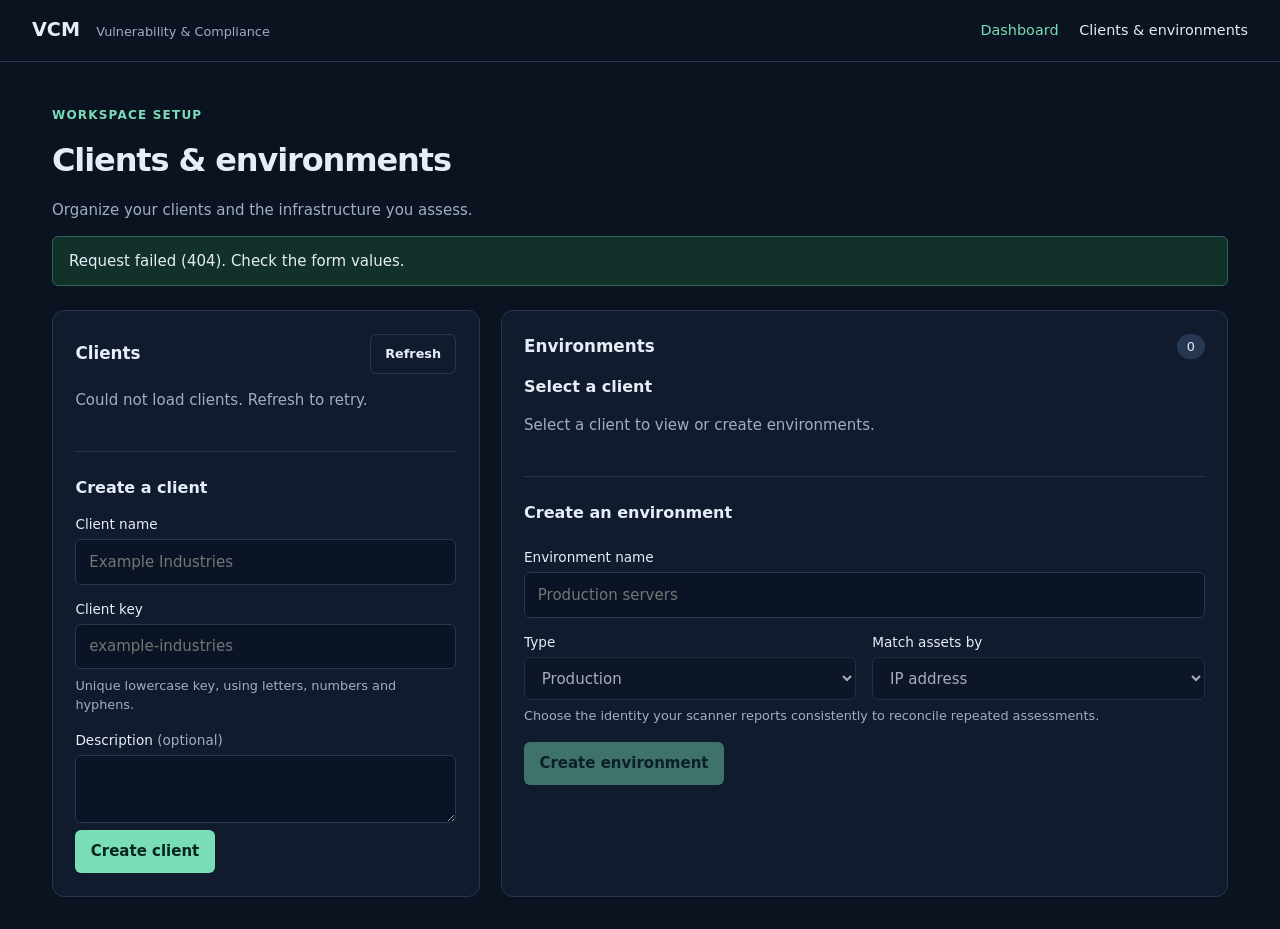
==== frontend/clients.html @ 22ac0e64 "feat(portal): create clients and environments from the browser Aggiunge creazione e selezione di cli" ====
<!doctype html>
<html lang="en">
<head>
  <meta charset="utf-8">
  <meta name="viewport" content="width=device-width, initial-scale=1">
  <title>Clients & environments — VCM</title>
  <link rel="stylesheet" href="portal.css">
  <script src="clients.js" defer></script>
</head>
<body>
  <header>
    <a class="brand" href="/">VCM <span>Vulnerability & Compliance</span></a>
    <nav aria-label="Main navigation"><a href="/">Dashboard</a><a href="clients.html" aria-current="page">Clients & environments</a></nav>
  </header>
  <main>
    <div class="page-heading"><p class="eyebrow">Workspace setup</p><h1>Clients & environments</h1><p>Organize your clients and the infrastructure you assess.</p></div>
    <p id="notice" class="notice" role="status" aria-live="polite" hidden></p>
    <div class="workspace">
      <section class="panel" aria-labelledby="clients-heading">
        <div class="panel-heading"><h2 id="clients-heading">Clients</h2><button id="refresh" type="button" class="secondary">Refresh</button></div>
        <p id="client-list-status" class="muted" role="status">Loading clients…</p>
        <div id="client-list" class="client-list" aria-label="Select a client"></div>
        <form id="client-form">
          <h3>Create a client</h3>
          <label for="client-name">Client name</label>
          <input id="client-name" name="name" required maxlength="200" placeholder="Example Industries">
          <label for="client-slug">Client key</label>
          <input id="client-slug" name="slug" required maxlength="100" pattern="[a-z0-9]+(-[a-z0-9]+)*" placeholder="example-industries" aria-describedby="slug-help">
          <p id="slug-help" class="hint">Unique lowercase key, using letters, numbers and hyphens.</p>
          <label for="client-description">Description <span class="muted">(optional)</span></label>
          <textarea id="client-description" name="description" rows="2" maxlength="2000"></textarea>
          <p id="client-error" class="error" role="alert" hidden></p>
          <button type="submit">Create client</button>
        </form>
      </section>
      <section class="panel" aria-labelledby="environments-heading">
        <div class="panel-heading"><h2 id="environments-heading">Environments</h2><span id="environment-count" class="badge">0</span></div>
        <h3 id="selected-name">Select a client</h3>
        <p id="selected-description" class="muted"></p>
        <p id="environment-status" role="status" class="muted">Select a client to view or create environments.</p>
        <div class="table-scroll"><table id="environment-table" hidden><thead><tr><th>Name</th><th>Type</th><th>Asset matching</th></tr></thead><tbody id="environment-list"></tbody></table></div>
        <form id="environment-form">
          <h3>Create an environment</h3>
          <fieldset id="environment-fields" disabled>
            <label for="environment-name">Environment name</label>
            <input id="environment-name" name="name" required maxlength="200" placeholder="Production servers">
            <div class="field-row">
              <div><label for="environment-kind">Type</label><select id="environment-kind" name="kind"><option value="production">Production</option><option value="dmz">DMZ</option><option value="active_directory">Active Directory</option><option value="staging">Staging</option><option value="cloud">Cloud</option><option value="ot">Operational technology</option><option value="other">Other</option></select></div>
              <div><label for="environment-match">Match assets by</label><select id="environment-match" name="match_key"><option value="ip">IP address</option><option value="fqdn">FQDN</option><option value="netbios">NetBIOS name</option></select></div>
            </div>
            <p class="hint">Choose the identity your scanner reports consistently to reconcile repeated assessments.</p>
            <button type="submit">Create environment</button>
          </fieldset>
          <p id="environment-error" class="error" role="alert" hidden></p>
        </form>
      </section>
    </div>
  </main>
</body>
</html>
---- frontend/portal.css ----
:root{color-scheme:dark;--bg:#0b1220;--panel:#111b2e;--border:#293650;--text:#e7edf7;--muted:#a0aec4;--accent:#79ddb8}
*{box-sizing:border-box}
body{margin:0;background:var(--bg);color:var(--text);font:15px/1.5 system-ui,sans-serif}
header{display:flex;justify-content:space-between;align-items:center;gap:1rem;padding:1rem 2rem;border-bottom:1px solid var(--border);flex-wrap:wrap}
a{color:var(--accent);text-decoration:none}a:hover{text-decoration:underline}
.brand{font-weight:800;color:var(--text);font-size:1.2rem}.brand span{font-size:.8rem;font-weight:400;color:var(--muted);margin-left:.6rem}
nav{display:flex;gap:1.3rem;font-size:.9rem}nav [aria-current]{color:var(--text)}
main{max-width:1240px;margin:auto;padding:2rem}
h1{font-size:2rem;letter-spacing:-.035em;margin:.1rem 0}.page-heading>p{color:var(--muted)}
.eyebrow{text-transform:uppercase;letter-spacing:.1em;font-size:.75rem;font-weight:700;color:var(--accent)!important}
.workspace{display:grid;grid-template-columns:minmax(270px,1fr) minmax(350px,1.7fr);gap:1.3rem;margin-top:1.5rem}
.panel{background:var(--panel);border:1px solid var(--border);border-radius:12px;padding:1.4rem;min-width:0}
.panel-heading{display:flex;align-items:center;justify-content:space-between;gap:1rem}h2{font-size:1.05rem;margin:0}h3{font-size:1rem;margin:1rem 0 .5rem}
.muted,.hint{color:var(--muted)}.hint{font-size:.8rem;margin:.4rem 0 1rem}
form{border-top:1px solid var(--border);margin-top:1.5rem;padding-top:.5rem}
label{display:block;font-size:.85rem;margin-top:.9rem;margin-bottom:.3rem}
input,select,textarea{width:100%;font:inherit;padding:.65rem .8rem;border:1px solid var(--border);background:#0b1424;color:var(--text);border-radius:6px}
textarea{resize:vertical}button{font:inherit;border:1px solid transparent;border-radius:6px;padding:.6rem .9rem;background:var(--accent);color:#08251e;cursor:pointer;font-weight:600}
button:hover{filter:brightness(1.08)}button:disabled{opacity:.45;cursor:default}button.secondary{background:transparent;border-color:var(--border);color:var(--text);font-size:.8rem}
:focus-visible{outline:2px solid var(--accent);outline-offset:3px}fieldset{border:0;padding:0;margin:0;min-width:0}
.field-row{display:grid;grid-template-columns:1fr 1fr;gap:1rem}
.client-list{display:grid;gap:.4rem;max-height:360px;overflow:auto;margin-top:.8rem}
.client-choice{display:block;text-align:left;background:transparent;color:var(--text);border:1px solid var(--border);width:100%;overflow-wrap:anywhere}.client-choice[aria-pressed=true]{border-color:var(--accent);background:#16302f}
.client-choice small{display:block;color:var(--muted);font-weight:400}
.notice{padding:.8rem 1rem;border:1px solid #2e6658;background:#12312b;border-radius:6px;overflow-wrap:anywhere}.error{color:#ffb2b2;overflow-wrap:anywhere}
.table-scroll{overflow:auto}table{width:100%;border-collapse:collapse;font-size:.9rem}th,td{text-align:left;border-bottom:1px solid var(--border);padding:.7rem .5rem;overflow-wrap:anywhere}th{color:var(--muted);font-size:.8rem}
.badge{font-size:.8rem;padding:.2rem .6rem;background:#263751;border-radius:99px}
[hidden]{display:none!important}
@media(max-width:750px){header,main{padding:1rem}.workspace{grid-template-columns:1fr}.field-row{grid-template-columns:1fr}.brand span{display:none}h1{font-size:1.6rem}}
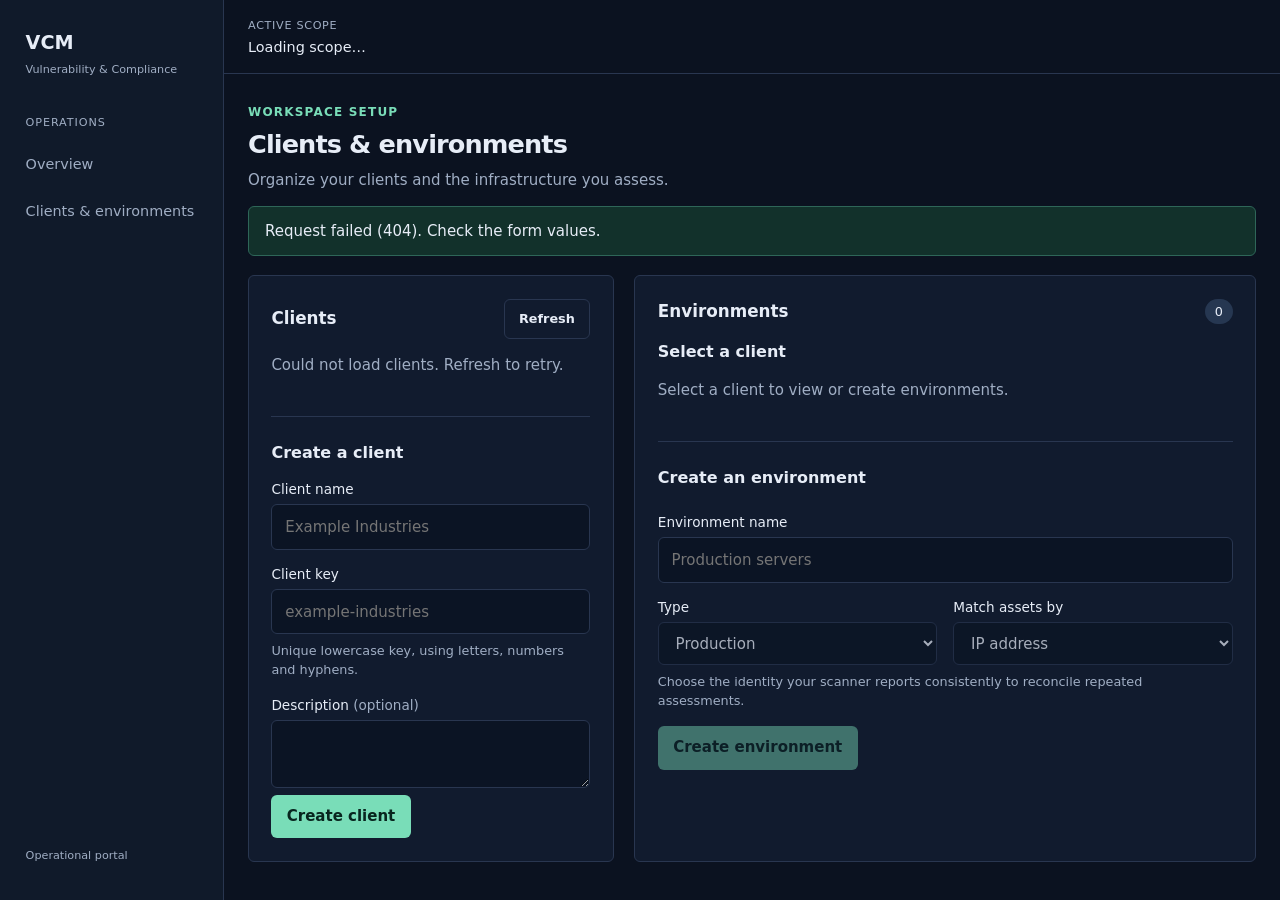
==== commit c4346e0d: "feat(portal): add shared sidebar and environment context Introduce shell condivisa sulle pagine oper" ====
--- a/frontend/clients.html
+++ b/frontend/clients.html
@@ -5,13 +5,11 @@
   <meta name="viewport" content="width=device-width, initial-scale=1">
   <title>Clients & environments — VCM</title>
   <link rel="stylesheet" href="portal.css">
+  <script src="shell.js" defer></script>
   <script src="clients.js" defer></script>
 </head>
 <body>
-  <header>
-    <a class="brand" href="/">VCM <span>Vulnerability & Compliance</span></a>
-    <nav aria-label="Main navigation"><a href="/">Dashboard</a><a href="clients.html" aria-current="page">Clients & environments</a></nav>
-  </header>
+
   <main>
     <div class="page-heading"><p class="eyebrow">Workspace setup</p><h1>Clients & environments</h1><p>Organize your clients and the infrastructure you assess.</p></div>
     <p id="notice" class="notice" role="status" aria-live="polite" hidden></p>
--- a/frontend/portal.css
+++ b/frontend/portal.css
@@ -27,3 +27,19 @@
 .badge{font-size:.8rem;padding:.2rem .6rem;background:#263751;border-radius:99px}
 [hidden]{display:none!important}
 @media(max-width:750px){header,main{padding:1rem}.workspace{grid-template-columns:1fr}.field-row{grid-template-columns:1fr}.brand span{display:none}h1{font-size:1.6rem}}
+/* Shared shell: context stays outside the collapsible navigation. */
+body{padding-left:224px}
+#app-sidebar{position:fixed;inset:0 auto 0 0;width:224px;background:#101a2a;border-right:1px solid var(--border);padding:1.5rem 1rem;display:flex;flex-direction:column;z-index:10}
+#app-sidebar .brand{display:block;padding:.3rem .6rem}#app-sidebar .brand span{display:block;margin:.25rem 0 0;font-size:.7rem}
+.nav-section,.sidebar-footer{font-size:.7rem;color:var(--muted);padding:0 .6rem}.nav-section{text-transform:uppercase;letter-spacing:.08em;margin-top:2rem}.sidebar-footer{margin-top:auto}
+#app-sidebar nav{display:grid;gap:.3rem}#app-sidebar nav a{padding:.65rem .6rem;border-radius:5px;color:var(--muted)}#app-sidebar nav a[aria-current]{background:#203247;color:var(--text);box-shadow:inset 3px 0 var(--accent)}
+.app-topbar{padding:.8rem 1.5rem;background:var(--bg);min-height:68px;justify-content:flex-start}.scope-label{font-size:.7rem;color:var(--muted);text-transform:uppercase;letter-spacing:.06em}#scope-summary{margin:.1rem 0;overflow-wrap:anywhere;font-size:.9rem}
+#menu-toggle{display:none}.skip-link{position:fixed;top:-100px;left:1rem;z-index:20;background:var(--panel);padding:.7rem}.skip-link:focus{top:1rem}
+main{padding:1.5rem;max-width:1500px}h1{font-size:1.6rem}.panel,.card{border-radius:6px}.page-heading>p{margin:.3rem 0}.workspace{margin-top:1.2rem}
+.overview{display:grid;grid-template-columns:repeat(2,minmax(0,1fr));gap:1rem}.wide{grid-column:1/-1}
+.card{background:var(--panel);border:1px solid var(--border);padding:1rem;min-width:0;overflow:auto}.card h2{margin:0 0 .8rem;color:var(--muted);font-size:.85rem}.card:has(canvas){height:260px;position:relative}.card canvas{max-height:205px}
+.kpis{display:flex;flex-wrap:wrap;gap:1.2rem}.kpi{padding:0 1rem 0 0;border-right:1px solid var(--border)}.kpi b{display:block;font-size:1.35rem}.kpi span{font-size:.75rem;color:var(--muted)}
+.scope-controls{display:flex;gap:1rem;align-items:end;flex-wrap:wrap}.scope-controls>div{min-width:180px;flex:1}.scope-controls label{margin-top:0}.report-actions{display:flex;flex-wrap:wrap;gap:.8rem;padding:.5rem 0;font-size:.8rem}a[aria-disabled=true]{opacity:.5;cursor:default}
+.row{display:grid;grid-template-columns:minmax(0,1fr) minmax(0,2fr);gap:1rem}.row table{align-self:start}.sev{font-weight:700;font-size:.8rem}.critical{color:#f87171}.high{color:#fb923c}.medium{color:#facc15}.low{color:#60a5fa}.info{color:#9ca3af}
+@media(max-width:1050px){.row{grid-template-columns:1fr}}
+@media(max-width:750px){body{padding-left:0}#menu-toggle{display:block}#app-sidebar{display:none;top:78px;bottom:0;width:224px;box-shadow:10px 0 30px #0008}.nav-open #app-sidebar{display:flex}.app-topbar{padding:.7rem 1rem;flex-wrap:nowrap;align-items:center;min-height:78px}.overview{grid-template-columns:minmax(0,1fr)}.scope-controls>div{min-width:0;flex-basis:100%}.kpis{gap:.8rem}.brand span{display:block}}
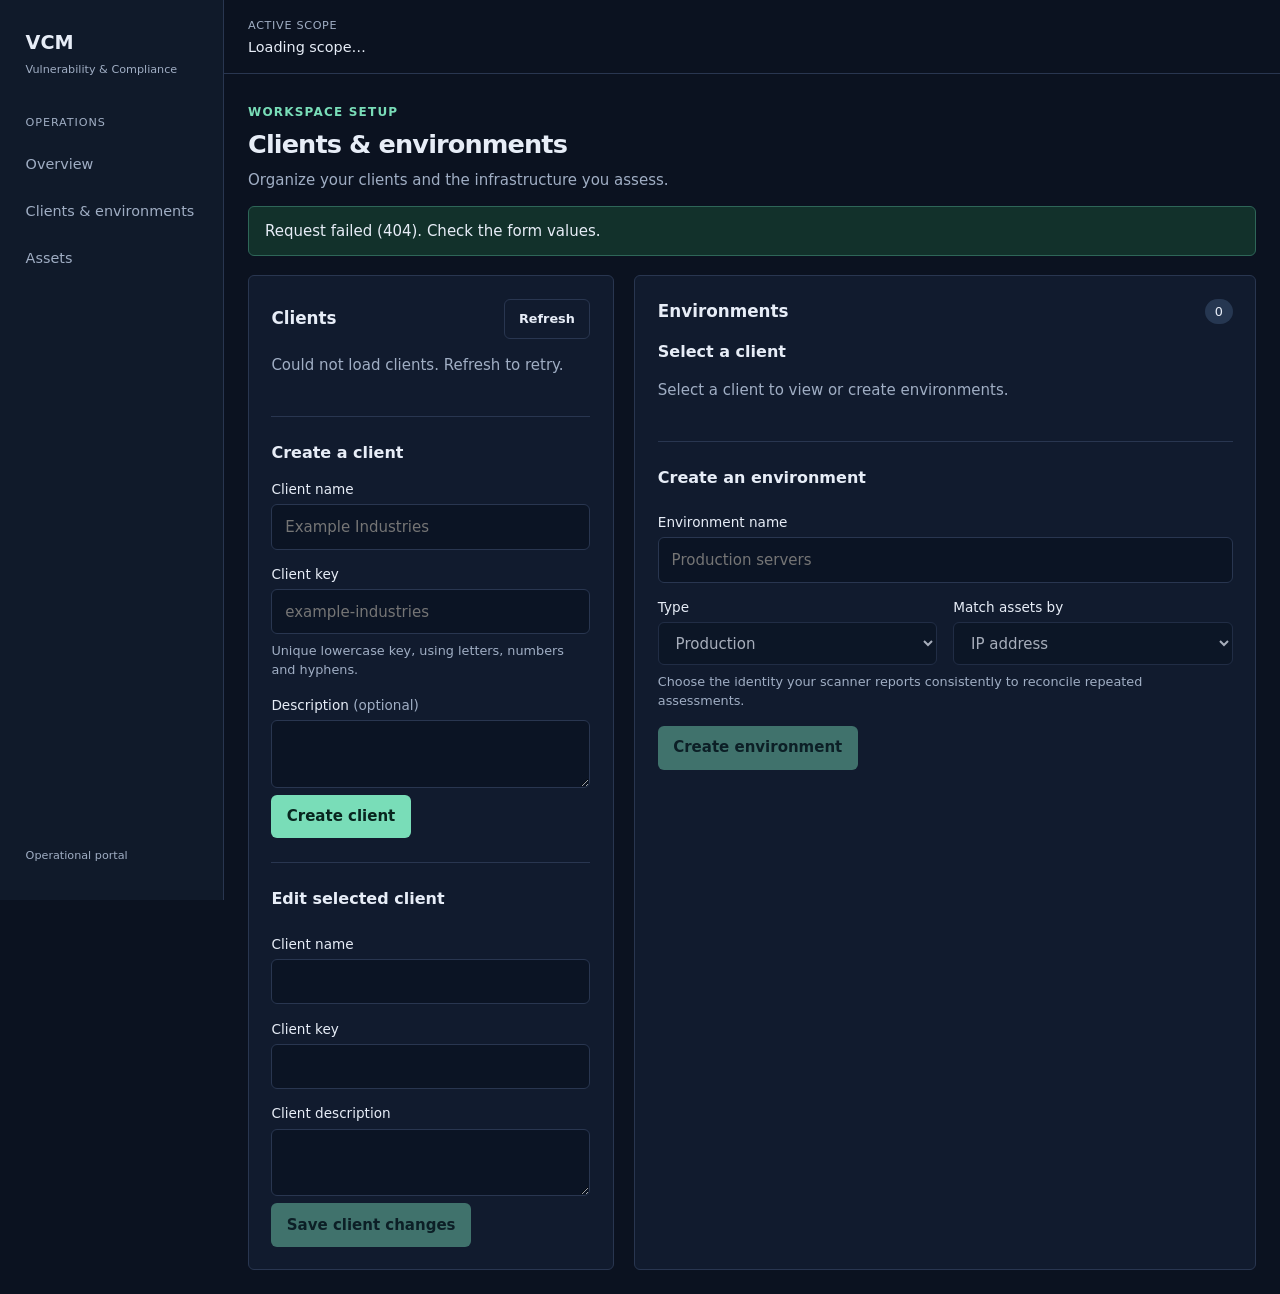
==== commit 929a3323: "feat(portal): client and environment editing with partial PATCH (#0011) Form di modifica cliente e r" ====
--- a/frontend/clients.html
+++ b/frontend/clients.html
@@ -30,13 +30,26 @@
           <p id="client-error" class="error" role="alert" hidden></p>
           <button type="submit">Create client</button>
         </form>
+        <form id="client-edit-form">
+          <h3>Edit selected client</h3>
+          <fieldset id="client-edit-fields" disabled>
+            <label for="client-edit-name">Client name</label>
+            <input id="client-edit-name" name="edit-name" required maxlength="200">
+            <label for="client-edit-slug">Client key</label>
+            <input id="client-edit-slug" name="edit-slug" required maxlength="100" pattern="[a-z0-9]+(-[a-z0-9]+)*" aria-describedby="slug-help">
+            <label for="client-edit-description">Client description</label>
+            <textarea id="client-edit-description" name="edit-description" rows="2" maxlength="2000"></textarea>
+            <button type="submit">Save client changes</button>
+          </fieldset>
+          <p id="client-edit-error" class="error" role="alert" hidden></p>
+        </form>
       </section>
       <section class="panel" aria-labelledby="environments-heading">
         <div class="panel-heading"><h2 id="environments-heading">Environments</h2><span id="environment-count" class="badge">0</span></div>
         <h3 id="selected-name">Select a client</h3>
         <p id="selected-description" class="muted"></p>
         <p id="environment-status" role="status" class="muted">Select a client to view or create environments.</p>
-        <div class="table-scroll"><table id="environment-table" hidden><thead><tr><th>Name</th><th>Type</th><th>Asset matching</th></tr></thead><tbody id="environment-list"></tbody></table></div>
+        <div class="table-scroll"><table id="environment-table" hidden><thead><tr><th>Name</th><th>Type</th><th>Asset matching</th><th>Actions</th></tr></thead><tbody id="environment-list"></tbody></table></div>
         <form id="environment-form">
           <h3>Create an environment</h3>
           <fieldset id="environment-fields" disabled>
@@ -51,6 +64,20 @@
           </fieldset>
           <p id="environment-error" class="error" role="alert" hidden></p>
         </form>
+        <form id="environment-edit-form" hidden>
+          <h3>Edit environment</h3>
+          <fieldset id="environment-edit-fields">
+            <label for="environment-edit-name">Name</label>
+            <input id="environment-edit-name" name="edit-name" required maxlength="200">
+            <div class="field-row">
+              <div><label for="environment-edit-kind">Type</label><select id="environment-edit-kind" name="edit-kind"><option value="production">Production</option><option value="dmz">DMZ</option><option value="active_directory">Active Directory</option><option value="staging">Staging</option><option value="cloud">Cloud</option><option value="ot">Operational technology</option><option value="other">Other</option></select></div>
+              <div><label for="environment-edit-match">Match assets by</label><select id="environment-edit-match" name="edit-match_key"><option value="ip">IP address</option><option value="fqdn">FQDN</option><option value="netbios">NetBIOS name</option></select></div>
+            </div>
+            <button type="submit">Save environment changes</button>
+            <button type="button" id="environment-edit-cancel" class="secondary">Cancel</button>
+          </fieldset>
+          <p id="environment-edit-error" class="error" role="alert" hidden></p>
+        </form>
       </section>
     </div>
   </main>
--- a/frontend/portal.css
+++ b/frontend/portal.css
@@ -43,3 +43,8 @@
 .row{display:grid;grid-template-columns:minmax(0,1fr) minmax(0,2fr);gap:1rem}.row table{align-self:start}.sev{font-weight:700;font-size:.8rem}.critical{color:#f87171}.high{color:#fb923c}.medium{color:#facc15}.low{color:#60a5fa}.info{color:#9ca3af}
 @media(max-width:1050px){.row{grid-template-columns:1fr}}
 @media(max-width:750px){body{padding-left:0}#menu-toggle{display:block}#app-sidebar{display:none;top:78px;bottom:0;width:224px;box-shadow:10px 0 30px #0008}.nav-open #app-sidebar{display:flex}.app-topbar{padding:.7rem 1rem;flex-wrap:nowrap;align-items:center;min-height:78px}.overview{grid-template-columns:minmax(0,1fr)}.scope-controls>div{min-width:0;flex-basis:100%}.kpis{gap:.8rem}.brand span{display:block}}
+.inventory-filters{display:grid;grid-template-columns:repeat(3,minmax(0,1fr));gap:.5rem 1rem;padding:1rem 0;margin:1rem 0 0}.inventory-filters label{margin-top:0}.filter-actions{display:flex;gap:.6rem;align-items:end;flex-wrap:wrap}.filter-chips{display:flex;gap:.4rem;flex-wrap:wrap;margin:.8rem 0}.filter-chips .badge{overflow-wrap:anywhere;max-width:100%}.inventory-panel{padding:1rem}.inventory-panel table{min-width:1050px}.pagination{display:flex;gap:1rem;align-items:center;justify-content:flex-end;margin-top:1rem;flex-wrap:wrap;font-size:.8rem}.detail-fields{display:grid;grid-template-columns:max-content minmax(0,1fr);gap:.5rem 1.5rem;font-size:.9rem}.detail-fields dt{color:var(--muted)}.detail-fields dd{margin:0;overflow-wrap:anywhere}#asset-detail{display:grid;gap:1rem}#asset-detail table{min-width:700px}#asset-detail>section:first-child{margin-top:1rem}#asset-title{overflow-wrap:anywhere}.table-scroll:focus-visible{outline-offset:-2px}
+@media(max-width:1050px){.inventory-filters{grid-template-columns:repeat(2,minmax(0,1fr))}}
+@media(max-width:750px){.inventory-filters{grid-template-columns:1fr}.detail-fields{grid-template-columns:minmax(0,1fr);gap:.25rem}.detail-fields dd{margin-bottom:.6rem}.pagination{justify-content:flex-start}}
+.inventory-panel table{min-width:1400px}.inventory-panel th,#asset-detail th{white-space:nowrap}.inventory-panel td:nth-child(2),.inventory-panel td:nth-child(3){min-width:180px}.inventory-panel td:nth-child(7),.inventory-panel td:nth-child(8){white-space:nowrap}#asset-detail .badge{white-space:nowrap}#asset-detail section:has(#findings-rows) table{min-width:1500px}#findings-rows td:first-child{min-width:260px}#findings-rows td:nth-child(2),#findings-rows td:nth-child(3),#findings-rows td:nth-child(4),#findings-rows td:nth-child(5),#findings-rows td:nth-child(8),#findings-rows td:nth-child(9){white-space:nowrap}
+.inventory-panel th:last-child,.inventory-panel td:last-child{position:sticky;right:0;background:var(--panel);box-shadow:inset 1px 0 var(--border);min-width:64px}.inventory-panel td:last-child a{display:inline-block;padding:.2rem}
